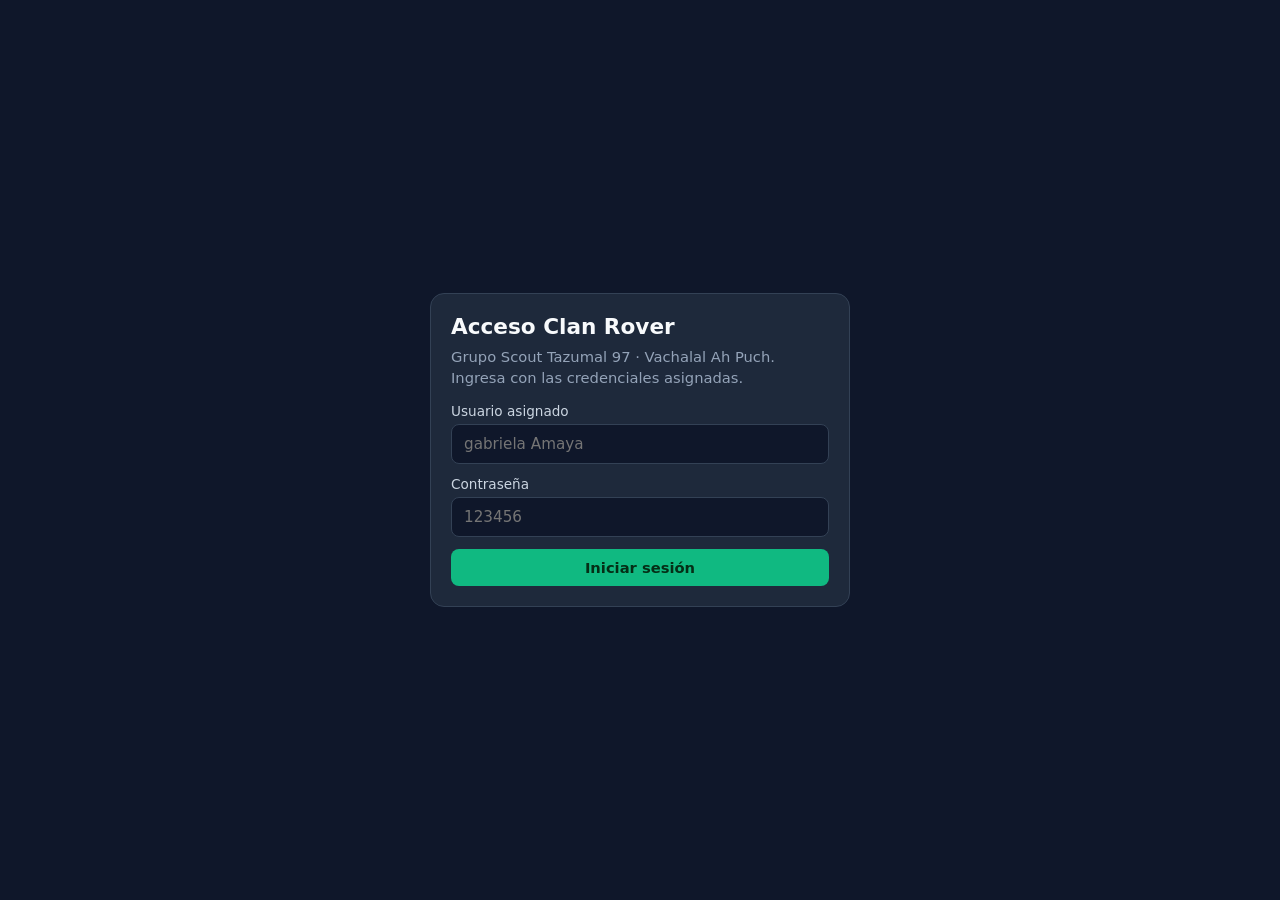
==== cartilla_scout_con_escaner/login.html @ 33c82210 "nuev login" ====
<!DOCTYPE html>
<html lang="es">
<head>
  <meta charset="UTF-8" />
  <meta name="viewport" content="width=device-width, initial-scale=1.0" />
  <title>Acceso — Clan Rover Vachalal Ah Puch</title>
  <style>
    :root {
      --bg: #0f172a;
      --card: #1e293b;
      --text: #f8fafc;
      --muted: #94a3b8;
      --accent: #10b981;
      --accent-dark: #059669;
      --border: #334155;
    }
    * { box-sizing: border-box; font-family: system-ui, -apple-system, sans-serif; }
    body {
      margin: 0;
      background: var(--bg);
      color: var(--text);
      min-height: 100vh;
      display: flex;
      align-items: center;
      justify-content: center;
      padding: 16px;
    }
    .app-shell {
      width: 100%;
      max-width: 860px;
    }
    .card {
      background: var(--card);
      border: 1px solid var(--border);
      border-radius: 14px;
      padding: 20px;
    }
    .login-card {
      max-width: 420px;
      margin: 0 auto;
    }
    h1, h3 { margin: 0 0 8px 0; }
    h1 { font-size: 1.35rem; }
    p { color: var(--muted); margin: 0 0 14px 0; font-size: 0.92rem; line-height: 1.4; }
    label {
      display: block;
      font-size: 0.85rem;
      color: #cbd5e1;
      margin-bottom: 5px;
    }
    input[type="text"], input[type="password"] {
      width: 100%;
      background: #0f172a;
      color: var(--text);
      border: 1px solid var(--border);
      border-radius: 8px;
      padding: 10px 12px;
      font-size: 0.95rem;
      margin-bottom: 12px;
    }
    button {
      background: var(--accent);
      color: #052e16;
      border: none;
      border-radius: 8px;
      padding: 10px 16px;
      font-weight: 700;
      cursor: pointer;
      font-size: 0.92rem;
    }
    button:hover { background: var(--accent-dark); color: #fff; }
    button.secondary {
      background: #334155;
      color: var(--text);
      font-weight: 600;
    }
    button.secondary:hover { background: #475569; }
    button:disabled {
      opacity: 0.45;
      cursor: not-allowed;
    }
    .error-msg {
      color: #fca5a5;
      background: rgba(239, 68, 68, 0.12);
      border: 1px solid rgba(239, 68, 68, 0.35);
      border-radius: 8px;
      padding: 8px 10px;
      font-size: 0.86rem;
      margin-bottom: 12px;
      display: none;
    }
    .topbar {
      display: flex;
      flex-wrap: wrap;
      justify-content: space-between;
      align-items: center;
      gap: 10px;
      margin-bottom: 16px;
    }
    .badge {
      display: inline-block;
      background: rgba(16, 185, 129, 0.15);
      color: #6ee7b7;
      border: 1px solid rgba(16, 185, 129, 0.35);
      padding: 4px 10px;
      border-radius: 999px;
      font-size: 0.8rem;
      font-weight: 600;
    }
    .grid-modulos {
      display: grid;
      grid-template-columns: repeat(auto-fit, minmax(220px, 1fr));
      gap: 14px;
    }
    .modulo-card {
      background: #0f172a;
      border: 1px solid var(--border);
      border-radius: 12px;
      padding: 16px;
      display: flex;
      flex-direction: column;
      justify-content: space-between;
      gap: 12px;
    }
    .modulo-card.activo { border-color: var(--accent); }
    .modulo-card.bloqueado { opacity: 0.65; }
    .tag-estado {
      font-size: 0.75rem;
      font-weight: 700;
      text-transform: uppercase;
      letter-spacing: 0.04em;
      padding: 3px 8px;
      border-radius: 6px;
      display: inline-block;
      margin-bottom: 8px;
    }
    .tag-activo { background: #064e3b; color: #6ee7b7; }
    .tag-bloqueado { background: #1e293b; color: #94a3b8; }
    .hidden { display: none !important; }
  </style>
</head>
<body>
  <div class="app-shell">
    <!-- VISTA 1: LOGIN -->
    <section id="loginView" class="card login-card">
      <h1>Acceso Clan Rover</h1>
      <p>Grupo Scout Tazumal 97 · Vachalal Ah Puch. Ingresa con las credenciales asignadas.</p>

      <div id="loginError" class="error-msg"></div>

      <form id="loginForm" autocomplete="off">
        <label for="usuarioInput">Usuario asignado</label>
        <input id="usuarioInput" type="text" autocomplete="off" placeholder="gabriela Amaya" required />

        <label for="passwordInput">Contraseña</label>
        <input id="passwordInput" type="password" autocomplete="new-password" placeholder="123456" required />

        <button type="submit" style="width:100%;">Iniciar sesión</button>
      </form>
    </section>

    <!-- VISTA 2: PANTALLA DE INICIO -->
    <section id="homeView" class="card hidden">
      <div class="topbar">
        <div>
          <span class="badge" id="sesionBadge">Sesión activa</span>
          <h1 style="margin-top:8px;">Pantalla de Inicio</h1>
          <p style="margin:0;">Selecciona el módulo con el que trabajarás hoy.</p>
        </div>
        <button id="logoutBtn" class="secondary" type="button">Cerrar sesión</button>
      </div>

      <div class="grid-modulos">
        <!-- ASPIRANTE -> REDIRIGE A index.html -->
        <div class="modulo-card activo">
          <div>
            <span class="tag-estado tag-activo">Habilitado</span>
            <h3>Aspirante</h3>
            <p style="margin:0;">Abre la Cartilla Digital y el Camino de Adelanto Rover.</p>
          </div>
          <button id="entrarAspiranteBtn" type="button">Entrar a Aspirante</button>
        </div>

        <!-- EL COMPROMISO (BLOQUEADO) -->
        <div class="modulo-card bloqueado">
          <div>
            <span class="tag-estado tag-bloqueado">En pausa</span>
            <h3>El Compromiso</h3>
            <p style="margin:0;">Etapa posterior al aspirantado. Se habilitará en la siguiente fase.</p>
          </div>
          <button type="button" disabled>No disponible aún</button>
        </div>

        <!-- NAVEGACION (BLOQUEADO) -->
        <div class="modulo-card bloqueado">
          <div>
            <span class="tag-estado tag-bloqueado">En pausa</span>
            <h3>Navegación</h3>
            <p style="margin:0;">Módulo de ruta y avance de etapa. Se habilitará más adelante.</p>
          </div>
          <button type="button" disabled>No disponible aún</button>
        </div>
      </div>
    </section>
  </div>

  <script>
    const CREDENCIALES_ASIGNADAS = [
      {
        usuario: "gabriela Amaya",
        password: "123456",
        nombre: "Gabriela Amaya",
        rol: "Usuario Clan"
      }
    ];

    const CLAVE_SESION = "sesion_rover_tazumal_97";
    const RUTA_ASPIRANTE = "index.html";

    const loginView = document.getElementById("loginView");
    const homeView = document.getElementById("homeView");
    const loginForm = document.getElementById("loginForm");
    const loginError = document.getElementById("loginError");
    const sesionBadge = document.getElementById("sesionBadge");

    function normalizarUsuario(texto) {
      return String(texto || "").trim().toLowerCase().replace(/\s+/g, " ");
    }

    function mostrarError(msg) {
      loginError.textContent = msg;
      loginError.style.display = "block";
    }

    function mostrarInicio(usuarioObj) {
      sesionBadge.textContent = `${usuarioObj.nombre} (${usuarioObj.rol})`;
      loginError.style.display = "none";
      loginView.classList.add("hidden");
      homeView.classList.remove("hidden");
    }

    loginForm.addEventListener("submit", (e) => {
      e.preventDefault();
      const userVal = normalizarUsuario(document.getElementById("usuarioInput").value);
      const passVal = document.getElementById("passwordInput").value.trim();

      const cuenta = CREDENCIALES_ASIGNADAS.find(
        (c) => normalizarUsuario(c.usuario) === userVal
      );

      if (!cuenta) {
        mostrarError(`Usuario no encontrado ("${userVal}"). Usa: gabriela Amaya`);
        return;
      }

      if (cuenta.password !== passVal) {
        mostrarError("Contraseña incorrecta. Verifica que sea: 123456");
        return;
      }

      sessionStorage.setItem(CLAVE_SESION, JSON.stringify({
        usuario: cuenta.usuario,
        nombre: cuenta.nombre,
        rol: cuenta.rol,
        horaLogin: new Date().toISOString()
      }));

      mostrarInicio(cuenta);
    });

    // Redirige a la página de Cartilla Digital (index.html)
    document.getElementById("entrarAspiranteBtn").addEventListener("click", () => {
      window.location.href = RUTA_ASPIRANTE;
    });

    document.getElementById("logoutBtn").addEventListener("click", () => {
      sessionStorage.removeItem(CLAVE_SESION);
      loginForm.reset();
      homeView.classList.add("hidden");
      loginView.classList.remove("hidden");
    });

    const sesionGuardada = sessionStorage.getItem(CLAVE_SESION);
    if (sesionGuardada) {
      try {
        const parsed = JSON.parse(sesionGuardada);
        if (parsed?.usuario) mostrarInicio(parsed);
      } catch (_) {
        sessionStorage.removeItem(CLAVE_SESION);
      }
    }
  </script>
</body>
</html>
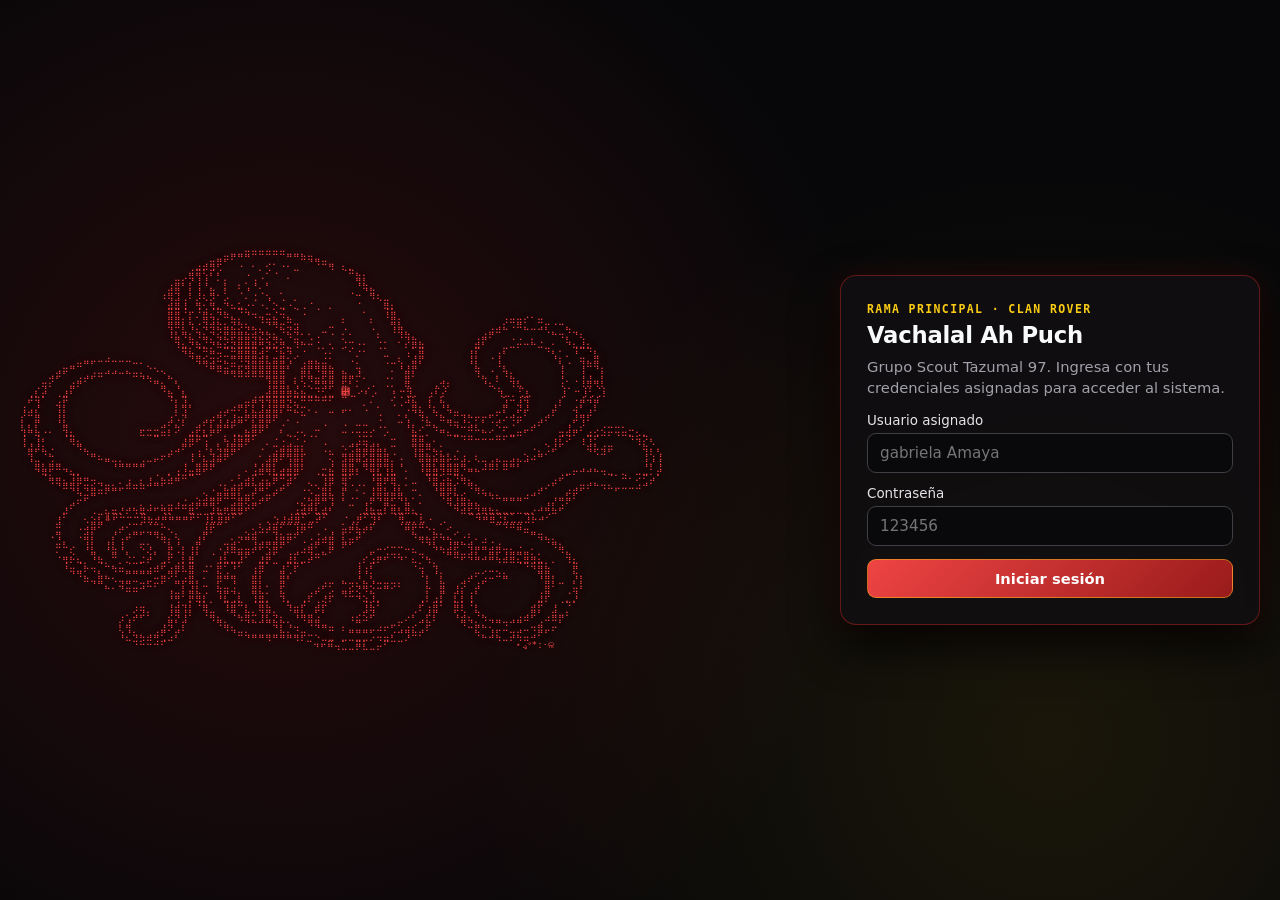
==== commit 3668e660: "actualizacion de login y valiadcion" ====
--- a/cartilla_scout_con_escaner/login.html
+++ b/cartilla_scout_con_escaner/login.html
@@ -6,145 +6,347 @@
   <title>Acceso — Clan Rover Vachalal Ah Puch</title>
   <style>
     :root {
-      --bg: #0f172a;
-      --card: #1e293b;
+      --bg: #070709;
+      --panel: rgba(16, 14, 16, 0.94);
+      --card-inner: rgba(20, 16, 18, 0.92);
       --text: #f8fafc;
-      --muted: #94a3b8;
-      --accent: #10b981;
-      --accent-dark: #059669;
-      --border: #334155;
-    }
-    * { box-sizing: border-box; font-family: system-ui, -apple-system, sans-serif; }
+      --muted: #a1a1aa;
+      --red: #dc2626;
+      --red-dark: #991b1b;
+      --red-glow: rgba(220, 38, 38, 0.34);
+      --yellow: #facc15;
+      --yellow-soft: #fde047;
+      --border: rgba(220, 38, 38, 0.42);
+      --border-muted: #27272a;
+    }
+
+    * {
+      box-sizing: border-box;
+      font-family: system-ui, -apple-system, sans-serif;
+    }
+
     body {
       margin: 0;
-      background: var(--bg);
+      background:
+        radial-gradient(circle at 22% 50%, rgba(185, 28, 28, 0.18), transparent 55%),
+        radial-gradient(circle at 82% 82%, rgba(250, 204, 21, 0.08), transparent 45%),
+        var(--bg);
       color: var(--text);
       min-height: 100vh;
       display: flex;
       align-items: center;
       justify-content: center;
-      padding: 16px;
-    }
-    .app-shell {
+      padding: 20px;
+      overflow-x: hidden;
+    }
+
+    /* Contenedor dividido: Pulpo a la izquierda, Login a la derecha */
+    .split-layout {
       width: 100%;
-      max-width: 860px;
-    }
+      max-width: 1240px;
+      display: grid;
+      grid-template-columns: 1.25fr 0.85fr;
+      align-items: center;
+      gap: 28px;
+    }
+
+    /* Cuando se entra al Home, ocupa el ancho normal centrado */
+    .split-layout.home-active {
+      grid-template-columns: 1fr;
+      max-width: 880px;
+    }
+
+    .split-layout.home-active .octopus-stage {
+      display: none;
+    }
+
+    /* Escenario libre del pulpo a la izquierda */
+    .octopus-stage {
+      display: flex;
+      align-items: center;
+      justify-content: flex-start;
+      overflow: hidden;
+      padding: 8px 0;
+    }
+
+    .ascii-art {
+      margin: 0;
+      font-family: "DejaVu Sans Mono", Consolas, "Courier New", monospace;
+      font-size: clamp(0.32rem, 0.72vw, 0.62rem);
+      line-height: 1.06;
+      color: #ef4444;
+      text-shadow: 0 0 11px var(--red-glow);
+      white-space: pre;
+      user-select: none;
+    }
+
     .card {
-      background: var(--card);
+      background: var(--panel);
+      backdrop-filter: blur(8px);
       border: 1px solid var(--border);
-      border-radius: 14px;
-      padding: 20px;
-    }
+      box-shadow: 0 20px 45px rgba(0, 0, 0, 0.82), 0 0 28px rgba(220, 38, 38, 0.14);
+      border-radius: 16px;
+      padding: 26px;
+    }
+
     .login-card {
+      width: 100%;
       max-width: 420px;
-      margin: 0 auto;
-    }
-    h1, h3 { margin: 0 0 8px 0; }
-    h1 { font-size: 1.35rem; }
-    p { color: var(--muted); margin: 0 0 14px 0; font-size: 0.92rem; line-height: 1.4; }
+      justify-self: end;
+    }
+
+    .kicker {
+      font-family: Consolas, monospace;
+      font-size: 0.72rem;
+      letter-spacing: 0.12em;
+      text-transform: uppercase;
+      color: var(--yellow);
+      margin-bottom: 6px;
+      display: block;
+      font-weight: 700;
+    }
+
+    h1, h3 {
+      margin: 0 0 8px 0;
+    }
+
+    h1 {
+      font-size: 1.42rem;
+      letter-spacing: -0.01em;
+    }
+
+    p {
+      color: var(--muted);
+      margin: 0 0 14px 0;
+      font-size: 0.92rem;
+      line-height: 1.45;
+    }
+
     label {
       display: block;
-      font-size: 0.85rem;
-      color: #cbd5e1;
+      font-size: 0.84rem;
+      color: #e4e4e7;
       margin-bottom: 5px;
-    }
-    input[type="text"], input[type="password"] {
+      font-weight: 500;
+    }
+
+    input[type="text"],
+    input[type="password"] {
       width: 100%;
-      background: #0f172a;
+      background: #09090b;
       color: var(--text);
-      border: 1px solid var(--border);
-      border-radius: 8px;
+      border: 1px solid #3f3f46;
+      border-radius: 9px;
       padding: 10px 12px;
       font-size: 0.95rem;
-      margin-bottom: 12px;
-    }
+      margin-bottom: 13px;
+      transition: border-color 0.2s, box-shadow 0.2s;
+    }
+
+    input[type="text"]:focus,
+    input[type="password"]:focus {
+      outline: none;
+      border-color: var(--yellow);
+      box-shadow: 0 0 0 3px rgba(250, 204, 21, 0.18);
+    }
+
     button {
-      background: var(--accent);
-      color: #052e16;
-      border: none;
-      border-radius: 8px;
+      background: linear-gradient(135deg, #ef4444, var(--red-dark));
+      color: #ffffff;
+      border: 1px solid rgba(250, 204, 21, 0.45);
+      border-radius: 9px;
       padding: 10px 16px;
-      font-weight: 700;
+      font-weight: 800;
       cursor: pointer;
       font-size: 0.92rem;
-    }
-    button:hover { background: var(--accent-dark); color: #fff; }
+      transition: transform 0.12s, filter 0.15s, box-shadow 0.15s;
+    }
+
+    button:hover {
+      filter: brightness(1.1);
+      box-shadow: 0 0 16px rgba(250, 204, 21, 0.22);
+      transform: translateY(-1px);
+    }
+
     button.secondary {
-      background: #334155;
-      color: var(--text);
+      background: #141418;
+      color: #e4e4e7;
+      border: 1px solid #3f3f46;
       font-weight: 600;
     }
-    button.secondary:hover { background: #475569; }
+
+    button.secondary:hover {
+      background: #1f1f26;
+      border-color: var(--yellow);
+      box-shadow: none;
+      filter: none;
+      transform: none;
+    }
+
     button:disabled {
-      opacity: 0.45;
+      opacity: 0.42;
       cursor: not-allowed;
-    }
+      transform: none;
+      filter: none;
+      box-shadow: none;
+    }
+
     .error-msg {
-      color: #fca5a5;
-      background: rgba(239, 68, 68, 0.12);
-      border: 1px solid rgba(239, 68, 68, 0.35);
+      color: #fef08a;
+      background: rgba(153, 27, 27, 0.32);
+      border: 1px solid rgba(250, 204, 21, 0.45);
       border-radius: 8px;
-      padding: 8px 10px;
-      font-size: 0.86rem;
+      padding: 9px 11px;
+      font-size: 0.85rem;
       margin-bottom: 12px;
       display: none;
     }
+
     .topbar {
       display: flex;
       flex-wrap: wrap;
       justify-content: space-between;
       align-items: center;
-      gap: 10px;
-      margin-bottom: 16px;
-    }
+      gap: 12px;
+      margin-bottom: 18px;
+      padding-bottom: 14px;
+      border-bottom: 1px solid rgba(220, 38, 38, 0.28);
+    }
+
     .badge {
       display: inline-block;
-      background: rgba(16, 185, 129, 0.15);
-      color: #6ee7b7;
-      border: 1px solid rgba(16, 185, 129, 0.35);
+      background: rgba(250, 204, 21, 0.14);
+      color: var(--yellow-soft);
+      border: 1px solid rgba(250, 204, 21, 0.42);
       padding: 4px 10px;
       border-radius: 999px;
-      font-size: 0.8rem;
+      font-size: 0.78rem;
       font-weight: 600;
     }
+
     .grid-modulos {
       display: grid;
-      grid-template-columns: repeat(auto-fit, minmax(220px, 1fr));
+      grid-template-columns: repeat(auto-fit, minmax(230px, 1fr));
       gap: 14px;
     }
+
     .modulo-card {
-      background: #0f172a;
-      border: 1px solid var(--border);
+      background: var(--card-inner);
+      border: 1px solid var(--border-muted);
       border-radius: 12px;
       padding: 16px;
       display: flex;
       flex-direction: column;
       justify-content: space-between;
-      gap: 12px;
-    }
-    .modulo-card.activo { border-color: var(--accent); }
-    .modulo-card.bloqueado { opacity: 0.65; }
+      gap: 14px;
+    }
+
+    .modulo-card.activo {
+      border-color: var(--red);
+      box-shadow: inset 0 0 20px rgba(220, 38, 38, 0.12), 0 0 0 1px rgba(250, 204, 21, 0.22);
+    }
+
+    .modulo-card.bloqueado {
+      opacity: 0.6;
+    }
+
     .tag-estado {
-      font-size: 0.75rem;
+      font-family: Consolas, monospace;
+      font-size: 0.72rem;
       font-weight: 700;
       text-transform: uppercase;
-      letter-spacing: 0.04em;
+      letter-spacing: 0.05em;
       padding: 3px 8px;
       border-radius: 6px;
       display: inline-block;
       margin-bottom: 8px;
     }
-    .tag-activo { background: #064e3b; color: #6ee7b7; }
-    .tag-bloqueado { background: #1e293b; color: #94a3b8; }
-    .hidden { display: none !important; }
+
+    .tag-activo {
+      background: rgba(250, 204, 21, 0.16);
+      color: var(--yellow);
+      border: 1px solid rgba(250, 204, 21, 0.42);
+    }
+
+    .tag-bloqueado {
+      background: #141418;
+      color: #a1a1aa;
+      border: 1px solid #27272a;
+    }
+
+    .hidden {
+      display: none !important;
+    }
+
+    @media (max-width: 920px) {
+      .split-layout {
+        grid-template-columns: 1fr;
+        gap: 18px;
+      }
+      .octopus-stage {
+        justify-content: center;
+      }
+      .ascii-art {
+        font-size: clamp(0.28rem, 1.4vw, 0.5rem);
+      }
+      .login-card {
+        justify-self: center;
+      }
+    }
   </style>
 </head>
 <body>
-  <div class="app-shell">
-    <!-- VISTA 1: LOGIN -->
+  <div id="mainLayout" class="split-layout">
+    <!-- COLUMNA IZQUIERDA: PULPO COMPLETO SIN TAPAR -->
+    <div class="octopus-stage" aria-hidden="true">
+      <pre class="ascii-art">⠀⠀⠀⠀⠀⠀⠀⠀⠀⠀⠀⠀⠀⠀⠀⠀⠀⠀⠀⠀⠀⠀⠀⠀⠀⠀⠀⠀⣀⣤⡶⠶⠿⠛⠛⠛⠛⠛⠶⠶⣦⣤⣀⠀⠀ ⠀⠀⠀⠀⠀⠀⠀⠀⠀⠀⠀⠀⠀⠀⠀⠀⠀⠀⠀⠀⠀⠀⠀⠀⠀⠀⠀⠀⠀⠀⠀⠀⠀⠀⠀⠀⠀⠀⠀⠀⠀⠀⠀⠀⠀
+⠀⠀⠀⠀⠀⠀⠀⠀⠀⠀⠀⠀⠀⠀⠀⠀⠀⠀⠀⠀⠀⠀⠀⠀⠀⣠⣴⢿⠟⠁⠀⠠⠀⠄⠀⠔⠂⠠⠄⠀⠀⠈⠙⠛⢶ ⡄⡀⠀⠀⠀⠀⠀⠀⠀⠀⠀⠀⠀⠀⠀⠀⠀⠀⠀⠀⠀⠀⠀⠀⠀⠀⠀⠀⠀⠀⠀⠀⠀⠀⠀⠀⠀⠀⠀⠀⠀⠀⠀⠀⠀⠀
+⠀⠀⠀⠀⠀⠀⠀⠀⠀⠀⠀⠀⠀⠀⠀⠀⠀⠀⠀⠀⠀⠀⠀⢀⣾⢿⢣⠏⠎⠀⠀⠀⠠⠀⢁⠊⠐⠀⡀⠉⠀⠀⠀⠀⠀ ⠈⠛⣦⡄⠀⠀⠀⠀⠀⠀⠀⠀⠀⠀⠀⠀⠀⠀⠀⠀⠀⠀⠀⠀⠀⠀⠀⠀⠀⠀⠀⠀⠀⠀⠀⠀⠀⠀⠀⠀⠀⠀⠀⠀⠀⠀
+⠀⠀⠀⠀⠀⠀⠀⠀⠀⠀⠀⠀⠀⠀⠀⠀⠀⠀⠀⠀⠀⢠⣿⠇⡎⢸⠸⡀⠁⡇⠀⡄⢂⠸⡀⠆⠀⠀⠀⠀⠀⠀⠀⠀ ⠀⠀⠀⠹⣧⡀⠀⠀⠀⠀⠀⠀⠀⠀⠀⠀⠀⠀⠀⠀⠀⠀⠀⠀⠀⠀⠀⠀⠀⠀⠀⠀⠀⠀⠀⠀⠀⠀⠀⠀⠀⠀⠀⠀⠀⠀
+⠀⠀⠀⠀⠀⠀⠀⠀⠀⠀⠀⠀⠀⠀⠀⠀⠀⠀⠀⠀⢠⣿⢻⠀⡇⢸⡄⢿⠄⢃⠀⠐⡈⠠⠐⢄⠀⠂⠀⠀⠀⠀⠀⠀ ⠀⠀⠐⠤⠈⢿⡄⠀⠀⠀⠀⠀⠀⠀⠀⠀⠀⠀⠀⠀⠀⠀⠀⠀⠀⠀⠀⠀⠀⠀⠀⠀⠀⠀⠀⠀⠀⠀⠀⠀⠀⠀⠀⠀⠀
+⠀⠀⠀⠀⠀⠀⠀⠀⠀⠀⠀⠀⠀⠀⠀⠀⠀⠀⠀⠀⠀⣼⣿⢸⠀⢷⠌⢷⡀⠳⣄⣂⠠⠌⠠⡈⠢⣈⠠⡁⢀⠐⠀⠀⡀ ⠀⠀⠐⠀⠀⠈⣿⡄⠀⠀⠀⠀⠀⠀⠀⠀⠀⠀⠀⠀⠀⠀⠀⠀⠀⠀⠀⠀⠀⠀⠀⠀⠀⠀⠀⠀⠀⠀⠀⠀⠀⠀⠀⠀⠀
+⠀⠀⠀⠀⠀⠀⠀⠀⠀⠀⠀⠀⠀⠀⠀⠀⠀⠀⠀⠀⠀⣿⣿⠘⡖⡘⣾⣌⠻⣦⡀⠙⠳⢤⣀⠤⡑⢬⡀⠈⠠⠀⠈⠀⠀ ⠀⠀⠀⠂⠀⠀⢸⣷⠀⠀⠀⠀⠀⠀⠀⠀⠀⠀⠀⠀⠀⠀⠀⠀⠀⠀⢀⡀⠀⠀⠀⠀⠀⠀⠀⠀⠀⠀⠀⠀⠀⠀⠀⠀⠀⠀
+⠀⠀⠀⠀⠀⠀⠀⠀⠀⠀⠀⠀⠀⠀⠀⠀⠀⠀⠀⠀⠀⣿⣿⡇⢧⠠⣻⣼⡧⣄⡻⢧⣄⡀⠘⠻⢿⡤⣛⢤⠀⠀⠀⠀⣀ ⠃⠀⠀⠀⠃⠀⠀⢿⣇⠀⠀⠀⠀⠀⠀⠀⠀⠀⠀⠀⠀⠀⢀⡜⢛⣿⡃⠀⢛⡤⠠⠤⡀⠀⠀⠀⠀⠀⠀⠀⠀⠀⠀⠀⠀
+⠀⠀⠀⠀⠀⠀⠀⠀⠀⠀⠀⠀⠀⠀⠀⠀⠀⠀⠀⠀⠀⢸⣆⢷⡌⢳⣌⠺⣝⡿⣿⣷⣮⣽⡳⢦⣄⠙⢮⠻⠄⠄⢀⠒⠠ ⠌⠄⠀⠀⠈⡄⠀⠘⢻⣦⡀⠀⠀⠀⠀⠀⠀⠀⠀⠀⣠⡾⠛⠉⠀⠀⠉⠉⠉⠑⠦⢤⡙⠲⡄⠀⠀⠀⠀⠀⠀⠀⠀⠀⠀⠀
+⠀⠀⠀⠀⠀⠀⠀⠀⠀⠀⠀⠀⠀⠀⠀⠀⠀⠀⠀⠀⠀⠀⢻⣄⠻⣦⡙⠳⣮⣝⡳⣿⣿⣾⠿⣳⣝⢷⡀⢻⠦⠬⠐⠀⠄ ⢑⠒⠠⠄⠀⠐⠂⠀⠂⡜⣿⣦⠀⠀⠀⠀⠀⠀⠀⣼⠏⠀⠀⠀⣈⡬⠤⠧⣐⠀⠄⠀⠳⣄⣸⡄⠀⠀⠀⠀⠀⠀⠀⠀⠀⠀
+⠀⠀⠀⠀⠀⠀⠀⠀⠀⠀⠀⠀⠀⠀⠀⠀⠀⠀⠀⠀⠀⠀⠀⠻⣧⣈⢛⠷⢤⣉⣛⣿⣿⣿⢼⡋⠙⣧⠻⢀⠐⠀⠈⠡⠌ ⠁⠊⡐⠂⠀⠈⣁⠀⠀⢠⢁⣿⠀⠀⠀⠀⠀⠀⢰⡏⠀⠀⢠⠏⠀⠀⠀⠀⠀⠙⢆⠂⡀⠸⠉⠙⣆⠀⠀⠀⠀⠀⠀⠀⠀⠀
+⠀⠀⠀⠀⠀⠀⠀⣀⣤⠶⠖⠒⠚⠒⠒⠒⠤⠄⡀⠀⠀⠀⠀⠀⠈⠻⢷⣽⣓⠦⣭⣙⣻⣿⣿⣧⣿⣿⡱⠁⢠⣶⣦⣬⡁ ⠀⠐⠄⠀⠀⠀⠠⠤⢣⢀⣾⠏⠀⠀⠀⠀⠀⠀⠸⡇⠀⠈⢸⡀⠀⠀⠀⠀⠀⠀⠈⢇⠠⠀⢻⣦⣿⠀⠀⠀⠀⠀⠀⠀⠀⠀
+⠀⠀⠀⠀⢀⣴⠟⠉⠀⢀⣠⣤⠴⠴⠤⠦⣤⣄⡈⠑⠢⡀⠀⠀⠀⠀⠀⠉⠛⠿⢶⣷⣽⣿⣿⣿⣿⣿⠁⠀⣿⣏⠙⣿⣿ ⣦⣀⣹⠀⠀⠀⠀⠂⠈⣾⡏⠀⠀⠀⠀⠀⠀⠀⠀⢻⡀⠐⡀⢳⡄⠀⠀⠀⠀⠀⠀⢸⠀⠀⢸⢀⠈⡇⠀⠀⠀⠀⠀⠀⠀⠀
+⠀⠀⠀⣤⡝⠁⠀⣠⡾⠋⠁⠀⠀⠀⠀⠀⠀⠈⠙⠶⣄⠉⢆⠀⠀⠀⠀⠀⠀⠀⠀⠀⠀⠀⠀⢹⣿⣿⡀⢇⢣⡙⠿⢷⣿ ⣟⠏⡂⠁⢀⠀⢈⡁⠀⣿⠀⠀⠀⢀⢴⡄⠀⠀⠀⠀⠹⣄⠃⠀⢻⣆⠀⠀⠀⠀⠀⢨⠂⠐⢸⣾⢶⡇⠀⠀⠀⠀⠀⠀⠀⠀
+⠀⢀⡎⡼⠀⢀⣰⠏⠀⠀⠀⠀⠀⠀⠀⠀⠀⠀⠀⠀⠙⣦⠈⣆⠀⠀⠀⠀⠀⠀⠀⠀⠀⠀⢀⣼⣿⣿⣷⣮⣦⣈⡙⢋⣁ ⵵⣀⠔⠎⡠⠀⠀⠆⠒⣻⡀⠀⢠⠏⡜⠀⠀⠀⠀⠀⠀⠈⢳⣀⡀⢋⣆⠀⠀⠀⠀⢸⠁⠒⢸⢃⢈⡇⠀⠀⠀⠀⠀⠀⠀⠀
+⠀⠞⢻⠁⠀⣠⡟⠀⠀⠀⠀⠀⠀⠀⠀⠀⠀⠀⠀⠀⠀⠘⡆⣹⡀⠀⠀⠀⠀⠀⠀⣀⣤⡾⢻⢻⣿⣿⡳⣍⠛⠛⠛⠛⠋ ⠉⠀⠀⡀⠄⠀⠀⢊⢈⠼⣧⠀⢸⠀⢧⡀⠀⠀⠀⠀⠀⠀⠀⣱⠒⣸⢻⠀⠀⠀⢀⡎⠀⠐⡾⠺⡾⠀⠀⠀⠀⠀⠀⠀⠀⠀
+⢸⣴⣎⠀⠀⢸⡇⠀⠀⠀⠀⠀⠀⠀⠀⠀⠀⠀⠀⠀⠀⠀⡇⣹⠁⠀⠀⠀⣠⡴⢚⠋⣇⣧⣼⣾⣿⠏⠛⠮⣍⠂⠄⠀⠤ ⠖⠂⠀⠐⠀⢁⠀⠀⡀⡐⠻⣧⠈⢧⡈⠳⣤⣀⡀⠀⠀⣀⡤⠏⢀⠞⡞⠀⠀⢀⡞⠀⠀⢺⣁⣰⠃⠀⠀⠀⠀⠀⠀⠀⠀⠀
+⡇⡀⡿⠀⠀⠸⣇⠀⠀⠀⠀⠀⠀⠀⠀⠀⠀⠀⠀⠀⢀⡼⡐⡎⠀⢀⡴⡞⣹⣰⣼⠿⠋⣏⣿⡿⠋⢀⠂⠠⠀⠀⠀⢀⠀ ⢀⠀⣀⣀⠀⠐⠀⠀⠤⢱⡀⠘⣧⡀⠛⢶⣤⠸⢍⡋⠏⠡⡴⠊⢙⠟⠀⢀⡴⠋⠀⠀⢀⠞⢹⠃⠀⠀⠀⠀⠀⠀⠀⠀⠀⠀
+⢳⠷⣧⠠⠄⠀⢻⡄⠀⠀⠀⠀⠀⠀⠀⠀⠀⣖⣒⣒⣭⡆⠝⠀⣠⡟⣆⡷⠟⠉⢁⡀⣦⣿⠟⠁⠀⠆⡀⠠⢄⠀⠒⠀⠀ ⠤⠠⠤⠤⠔⠈⡡⠀⠀⠈⣧⠊⡀⠙⠶⣄⣈⠉⠛⠓⠦⠔⠈⠋⣀⣤⠖⠋⠀⠀⠀⢤⣼⡶⠃⣠⢔⣪⡭⢭⣥⡒⢄⡀⠀⠀
+⢸⢀⢸⠆⠀⠀⠈⢿⣄⠀⠀⠀⠀⠀⠀⠀⠀⠀⠀⠉⠀⠀⠀⣰⣿⠟⢩⠀⡀⢧⣸⣿⡿⠃⠀⡀⠐⠠⢈⠑⠠⠈⠁⢀⠀ ⠀⢀⣨⣭⢁⡀⠀⠒⠀⠀⣿⣿⣀⠄⠀⠀⠉⠙⠛⠒⠒⠒⠛⠋⠉⠀⠀⠀⠀⡀⢰⣏⠜⠀⢰⢹⡋⠀⠀⠀⠀⠙⢳⡝⢆⠀
+⠈⣾⠞⢧⡐⠀⠀⠀⠙⢦⣀⠀⠀⠀⠀⠀⠀⠀⠀⠀⠀⣠⠴⠋⢁⢠⠘⣆⢳⣾⡿⠋⠀⠀⠐⠀⣩⣾⣿⣿⣇⠀⠀⠠⣄ ⣑⣩⣷⣾⣿⣷⣆⢉⠀⠀⢹⣿⡛⢦⡅⡀⠠⠀⠀⠀⠀⠀⠀⠀⠀⠀⡀⠐⣄⡨⠞⠁⠀⠀⠀⠻⢗⣺⠟⠀⠀⠀⠀⢻⡆⢆
+⠀⠸⣤⡀⣩⣀⠀⠀⠀⠀⠉⠓⠶⢤⣄⣀⣀⣠⠤⠖⠋⠁⠀⢀⠸⣈⣧⣼⠿⠋⠀⠀⠀⢀⢁⣼⡿⠋⢹⣿⡇⠀⠀⠀⢢ ⣽⣿⠿⣵⣿⣿⣿⡄⢐⠀⠈⢿⣿⡷⣿⣗⣓⣼⠄⠣⢤⣠⡦⣤⣴⡦⠼⠚⠉⠀⠀⠀⠀⠀⠀⠀⠀⠀⠀⠀⠀⠀⠀⢸⡸⢸
+⠀⠀⠻⣷⠟⠛⠲⣄⡀⠀⠀⠀⠀⠈⠉⠉⠉⠉⠀⠀⠀⡀⢠⠸⣤⣿⠟⠋⠀⠀⠀⠀⠄⢨⣾⢿⣇⣴⣾⣿⠃⠀⢀⡒⣮ ⣿⣿⡆⠙⢿⣏⢹⣇⠈⠄⠀⠸⣿⣷⢻⣿⣿⠙⠶⠦⠚⠛⠃⠛⠉⠁⠀⠀⠀⠀⠀⠀⣀⡤⠴⠴⠦⢤⣀⠀⡀⠀⣀⣈⡃⡼
+⠀⠀⠀⠈⢷⣶⣄⣸⣷⠶⢤⣀⠀⠀⡀⢠⠀⡄⢰⣈⣦⣵⠾⠛⠉⠀⠀⠀⠀⠀⠄⢃⣴⡏⣠⣄⡿⠛⣽⠃⠀⡀⠀⢹⣿ ⣿⠃⠀⠀⠸⣿⡾⣿⠀⠂⣀⠀⠹⣿⣡⣦⢙⢷⣄⠀⠀⠀⠀⠀⠀⠀⠀⠀⠀⠀⣠⠞⠁⠀⠀⢀⡀⠀⠈⠁⠚⠂⠔⢋⡴⠁
+⠀⠀⠀⠀⠀⠈⠛⠻⣇⠻⣷⣬⡿⠷⠖⠛⠛⠛⠉⠉⠁⠀⠀⠀⠀⠀⡀⠠⣈⣧⣾⡟⠉⣹⠿⠋⣠⠞⠁⠀⠠⢌⠑⣾⡇ ⡾⠈⠌⡁⢰⣿⣆⣸⣇⠁⠤⠀⠀⠹⣿⣿⡇⢀⠙⢷⣄⡀⠀⠀⠀⠀⠀⢀⡴⠊⠁⠀⣠⣴⠟⠋⠉⠙⠓⠖⠒⠒⠚⠉⠀⠀
+⠀⠀⠀⠀⠀⠀⠀⢀⡬⠟⠉⠀⠀⠀⠀⠀⠀⠀⠀⠀⠀⠀⢀⠠⢀⣢⣼⣶⡿⠛⢛⣷⡿⣃⡴⠟⠁⠀⠀⢀⡐⢦⣿⠿⢻ ⠇⠐⠂⢀⡾⠻⣿⠟⠻⣆⠂⡁⠀⠀⠙⣷⢹⣷⣄⡀⠈⠙⠓⠶⠶⠶⠚⠉⠀⢀⡰⠶⡷⠃⠀⠀⠀⠀⠀⠀⠀⠀⠀⠀⠀⠀
+⠀⠀⠀⠀⠀⠀⣰⠋⠀⠀⢀⠀⣄⣤⡰⡴⢦⣷⠼⠖⢷⡿⠚⠛⣿⠋⠉⣹⣦⡶⣿⣿⠞⠋⠀⠀⠀⠀⠀⢠⣽⡿⣇⣴⠎ ⠀⠉⠀⣸⣦⣤⡏⣿⣆⣿⣄⠀⠀⠀⠀⠈⠻⣽⣟⢻⣶⣦⣄⣀⣀⣀⣀⡠⠴⠾⣧⠞⠀⠀⠀⠀⠀⠀⠀⠀⠀⠀⠀⠀⠀
+⠀⠀⠀⠀⠀⢰⠃⠀⠀⢄⣢⣏⥥⠟⠓⠒⠒⣻⣦⡴⠾⠷⠶⠶⠟⠋⢹⣇⣿⡾⠋⠁⠀⠀⠀⡀⢢⣰⣼⣿⠋⣀⡽⠋⠀ ⠐⢀⡾⠋⢻⠏⠀⠈⢿⣀⡈⣇⠠⠀⢀⠀⠀⠀⠉⠻⠾⣿⣙⣏⣁⣀⣹⡧⠴⠊⠀⠀⠀⠀⠀⠀⠀⠀⠀⠀⠀⠀⠀⠀⠀⠀
+⠀⠀⠀⠀⠀⣛⠀⠀⠠⢴⡿⠋⠀⢀⡴⠊⣉⣁⣈⣉⠓⢄⠀⠀⠀⠀⣸⡟⠉⠀⠀⠀⡀⢄⣣⡼⣿⠋⠉⢹⡿⠛⠀⠠⢀ ⣥⡾⣧⡴⠏⠀⠀⠀⠈⠿⡟⠛⠢⡄⠁⠔⢀⠀⠀⠀⠀⠀⠉⠙⠛⠿⣤⣀⠀⠀⠀⠀⠀⠀⠀⠀⠀⠀⠀⠀⠀⠀⠀⠀⠀⠀
+⠀⠀⠀⠀⠐⠹⡀⠀⠐⢿⡇⠀⢀⡎⢠⠞⠉⠁⠈⠙⢷⡄⢣⠀⠀⣰⠏⠀⠀⠀⢄⡲⠾⢿⢀⣀⣸⣷⡿⠋⢀⠠⣨⣴⣾ ⣇⣤⠞⠀⠀⠀⠀⠀⠀⠀⠙⢶⣦⡟⠳⢦⣁⡐⢃⠄⣠⢀⠀⠀⠀⠀⠀⠉⠻⢦⣄⠀⠀⠀⠀⠀⠀⠀⠀⠀⠀⠀⠀⠀⠀⠀
+⠀⠀⠀⠀⠀⡛⠓⡔⠀⠸⣇⠀⠸⣧⠸⡀⠀⠫⡱⡀⠀⡷⢈⡆⢰⡏⠀⠀⠠⣹⣿⣤⣤⡼⠟⢫⣿⠋⠀⢀⣠⣾⠋⡀⡿ ⠋⠁⠀⠀⣀⠤⠔⠒⠒⠤⣄⠀⠈⠳⢦⣼⣟⠉⢻⡶⠶⣴⣾⢤⣄⣐⣀⠄⠀⠀⠙⢷⡀⠀⠀⠀⠀⠀⠀⠀⠀⠀⠀⠀⠀⠀
+⠀⠀⠀⠀⠀⠐⢶⡮⣄⠀⠹⣦⠀⠛⠀⡑⠂⣐⡼⠁⢀⡟⠀⡇⣾⠁⠀⠈⢰⣇⣀⣹⠋⠀⣰⡿⠁⠀⣸⡏⣀⡼⠛⠉⠀ ⠀⠀⠀⡔⢡⡶⠞⠙⠳⠂⣄⠙⢦⠀⠀⠉⠛⠟⠻⠷⠴⠿⢧⣼⣿⣍⣿⢷⣅⠀⡀⠀⢻⡄⠀⠀⠀⠀⠀⠀⠀⠀⠀⠀⠀⠀
+⠀⠀⠀⠀⠀⠀⠸⣤⣈⡧⢤⡈⠓⢦⣥⣈⣉⣁⣠⣴⠟⣠⣾⣇⣿⠀⣐⠂⡿⠋⠹⠃⠀⢠⣿⠁⠉⣰⠋⡟⠁⠀⠀⠀⠀ ⠀⠀⢸⢠⠏⠀⠀⠀⠀⠀⠐⢥⠀⢳⠀⠀⠀⠀⠀⠀⢀⣀⡀⠀⠀⠈⠙⠻⣿⣧⠀⠀⠀⡿⠀⠀⠀⠀⠀⠀⠀⠀⠀⠀⠀⠀
+⠀⠀⠀⠀⠀⠀⠀⠈⠙⣦⣀⣷⠦⢄⣀⣉⣉⠉⣉⠤⣶⠝⣃⣠⣿⡀⠄⠀⣿⠾⢶⠀⠀⣾⡇⠀⠀⣿⠎⠀⠀⠀⠀⠀⠀ ⡀⠀⠸⡈⢇⠀⠀⠀⠀⠀⠀⠘⡆⠈⡇⠀⠀⢀⡴⠋⣡⠤⠚⠷⠀⠀⠀⠀⠹⣿⡆⠀⠀⡹⡆⠀⠀⠀⠀⠀⠀⠀⠀⠀⠀⠀
+⠀⠀⠀⠀⠀⠀⠀⠀⠀⠀⠈⠉⠦⠄⠺⣭⣤⠽⠓⠋⠁⢀⠉⡇⣹⡇⠒⠀⣧⣤⣨⠀⠀⣿⡇⠂⠀⡟⠀⠀⠀⠀⣠⠞⢋ ⣉⣝⡳⢿⡪⠭⠿⠝⠃⠀⠀⠀⡧⠀⣿⠀⢰⡝⠀⡼⠁⠀⠀⠀⠀⠀⠀⠀⠀⣿⠃⠉⠀⣥⠇⠀⠀⠀⠀⠀⠀⠀⠀⠀⠀⠀
+⠀⠀⠀⠀⠀⠀⠀⠀⠀⠀⠀⠀⠀⠀⠀⠀⠀⠀⠀⠀⠀⠸⠿⠃⡿⣿⡎⠀⠸⣏⢈⡇⠀⢹⣿⡁⠀⢻⡀⠀⢀⡞⠁⡰⡗ ⠙⠓⠺⣢⢹⡀⠀⠀⠀⠀⠀⢀⡇⢠⡏⠀⡏⡇⢸⠁⠀⠀⠀⠀⠀⠀⠀⠀⣸⡟⠀⠀⡈⡸⠀⠀⠀⠀⠀⠀⠀⠀⠀⠀⠀⠀
+⠀⠀⠀⠀⠀⠀⠀⠀⠀⠀⠀⠀⠀⠀⠀⠀⢠⣤⠀⠀⠀⢰⣼⢲⡇⠘⣷⠁⠀⢹⣿⠛⡆⠈⣿⣧⠀⠀⢳⣤⡞⠀⣼⡞⠀ ⠀⠀⠀⢸⣧⠃⠀⠀⠀⠀⠀⡞⢠⣿⠃⠀⣿⡇⠘⡆⠀⠀⠀⠀⠀⠀⠀⣴⡟⠀⢰⠈⠙⠁⠀⠀⠀⠀⠀⠀⠀⠀⠀⠀⠀⠀
+⠀⠀⠀⠀⠀⠀⠀⠀⠀⠀⠀⠀⠀⠀⢠⢂⡵⠞⠃⠀⠀⣜⡻⢸⠃⠀⠘⢿⣄⠀⠙⢦⣿⡓⢸⣏⡳⡄⠀⠹⢷⣶⣡⠁⠀ ⠀⢠⣔⣫⠞⠀⠀⠀⠀⡠⠎⢀⡞⡏⠀⠀⠱⣼⣄⠙⢦⣀⣀⠀⢀⣠⣴⠟⠁⣠⣿⡶⠃⠀⠀⠀⠀⠀⠀⠀⠀⠀⠀⠀⠀⠀
+⠀⠀⠀⠀⠀⠀⠀⠀⠀⠀⠀⠀⠀⠀⡇⢾⠀⠀⠀⠀⣰⡻⢁⡏⠀⠀⠀⠀⠙⢷⣄⠀⠈⠉⠉⠉⠻⡏⠱⢤⠀⠙⠻⠶⣤ ⡄⣀⣉⣀⣀⣠⡤⠖⢋⣠⡔⢉⡟⠀⠀⠀⠀⠙⠬⡷⠦⢌⣉⣙⠉⢉⣀⢤⣾⣀⡤⠁⠀⠀⠀⠀⠀⠀⠀⠀⠀⠀⠀⠀⠀⠀
+⠀⠀⠀⠀⠀⠀⠀⠀⠀⠀⠀⠀⠀⠀⠸⣌⠳⢦⣴⠾⢋⣠⠏⠀⠀⠀⠀⠀⠀⠀⠈⠛⠳⠶⠶⢶⠶⠿⠷⢶⡟⠒⠢⣀⣀ ⣀⣉⣉⣉⡡⢤⣤⠎⠉⡹⠛⠋⠀⠀⠀⠀⠀⠀⠀⠙⠦⠼⢧⣀⡽⢯⣤⠴⠋⠁⠀⠀⠀⠀⠀⠀⠀⠀⠀⠀⠀⠀⠀⠀⠀⠀
+⠀⠀⠀⠀⠀⠀⠀⠀⠀⠀⠀⠀⠀⠀⠀⠀⠙⠓⠒⠚⠋⠀⠀⠀⠀⠀⠀⠀⠀⠀⠀⠀⠀⠀⠀⠀⠀⠀⠀ ⠀⠉⠲⠖⠿⢤⣁⣀⡿⣇⣀⡤⠋⠉⠉⠀⠀⠀⠀⠀⠀⠀⠀⠀⠀⠀⠀⠀⠀⠀⠀⋆.ೃ࿔*:･ଳ</pre>
+    </div>
+
+    <!-- COLUMNA DERECHA: LOGIN -->
     <section id="loginView" class="card login-card">
-      <h1>Acceso Clan Rover</h1>
-      <p>Grupo Scout Tazumal 97 · Vachalal Ah Puch. Ingresa con las credenciales asignadas.</p>
+      <span class="kicker">Rama Principal · Clan Rover</span>
+      <h1>Vachalal Ah Puch</h1>
+      <p>Grupo Scout Tazumal 97. Ingresa con tus credenciales asignadas para acceder al sistema.</p>
 
       <div id="loginError" class="error-msg"></div>
 
@@ -159,13 +361,14 @@
       </form>
     </section>
 
-    <!-- VISTA 2: PANTALLA DE INICIO -->
+    <!-- PANTALLA DE INICIO (DESPUÉS DE INICIAR SESIÓN) -->
     <section id="homeView" class="card hidden">
       <div class="topbar">
         <div>
           <span class="badge" id="sesionBadge">Sesión activa</span>
-          <h1 style="margin-top:8px;">Pantalla de Inicio</h1>
-          <p style="margin:0;">Selecciona el módulo con el que trabajarás hoy.</p>
+          <span class="kicker" style="margin-top:8px;">Grupo Scout Tazumal 97 · Rama Principal</span>
+          <h1>Pantalla de Inicio</h1>
+          <p style="margin:0;">Selecciona el módulo disponible para continuar.</p>
         </div>
         <button id="logoutBtn" class="secondary" type="button">Cerrar sesión</button>
       </div>
@@ -176,7 +379,7 @@
           <div>
             <span class="tag-estado tag-activo">Habilitado</span>
             <h3>Aspirante</h3>
-            <p style="margin:0;">Abre la Cartilla Digital y el Camino de Adelanto Rover.</p>
+            <p style="margin:0;">Abre la Cartilla Digital y el Camino de Adelanto Rover (16 pruebas).</p>
           </div>
           <button id="entrarAspiranteBtn" type="button">Entrar a Aspirante</button>
         </div>
@@ -186,7 +389,7 @@
           <div>
             <span class="tag-estado tag-bloqueado">En pausa</span>
             <h3>El Compromiso</h3>
-            <p style="margin:0;">Etapa posterior al aspirantado. Se habilitará en la siguiente fase.</p>
+            <p style="margin:0;">Etapa siguiente del clan. Se habilitará en una fase posterior.</p>
           </div>
           <button type="button" disabled>No disponible aún</button>
         </div>
@@ -196,7 +399,7 @@
           <div>
             <span class="tag-estado tag-bloqueado">En pausa</span>
             <h3>Navegación</h3>
-            <p style="margin:0;">Módulo de ruta y avance de etapa. Se habilitará más adelante.</p>
+            <p style="margin:0;">Módulo de ruta y avance. Se habilitará más adelante.</p>
           </div>
           <button type="button" disabled>No disponible aún</button>
         </div>
@@ -217,6 +420,7 @@
     const CLAVE_SESION = "sesion_rover_tazumal_97";
     const RUTA_ASPIRANTE = "index.html";
 
+    const mainLayout = document.getElementById("mainLayout");
     const loginView = document.getElementById("loginView");
     const homeView = document.getElementById("homeView");
     const loginForm = document.getElementById("loginForm");
@@ -237,24 +441,29 @@
       loginError.style.display = "none";
       loginView.classList.add("hidden");
       homeView.classList.remove("hidden");
+      mainLayout.classList.add("home-active");
     }
 
     loginForm.addEventListener("submit", (e) => {
       e.preventDefault();
-      const userVal = normalizarUsuario(document.getElementById("usuarioInput").value);
-      const passVal = document.getElementById("passwordInput").value.trim();
+
+      const rawUser = document.getElementById("usuarioInput").value || "";
+      const rawPass = document.getElementById("passwordInput").value || "";
+
+      const userVal = normalizarUsuario(rawUser);
+      const passVal = rawPass.trim();
 
       const cuenta = CREDENCIALES_ASIGNADAS.find(
         (c) => normalizarUsuario(c.usuario) === userVal
       );
 
       if (!cuenta) {
-        mostrarError(`Usuario no encontrado ("${userVal}"). Usa: gabriela Amaya`);
+        mostrarError(`Usuario no encontrado ("${rawUser}"). Usa: gabriela Amaya`);
         return;
       }
 
       if (cuenta.password !== passVal) {
-        mostrarError("Contraseña incorrecta. Verifica que sea: 123456");
+        mostrarError(`Contraseña incorrecta ("${rawPass}"). Verifica que sea: 123456`);
         return;
       }
 
@@ -268,7 +477,6 @@
       mostrarInicio(cuenta);
     });
 
-    // Redirige a la página de Cartilla Digital (index.html)
     document.getElementById("entrarAspiranteBtn").addEventListener("click", () => {
       window.location.href = RUTA_ASPIRANTE;
     });
@@ -278,6 +486,7 @@
       loginForm.reset();
       homeView.classList.add("hidden");
       loginView.classList.remove("hidden");
+      mainLayout.classList.remove("home-active");
     });
 
     const sesionGuardada = sessionStorage.getItem(CLAVE_SESION);
